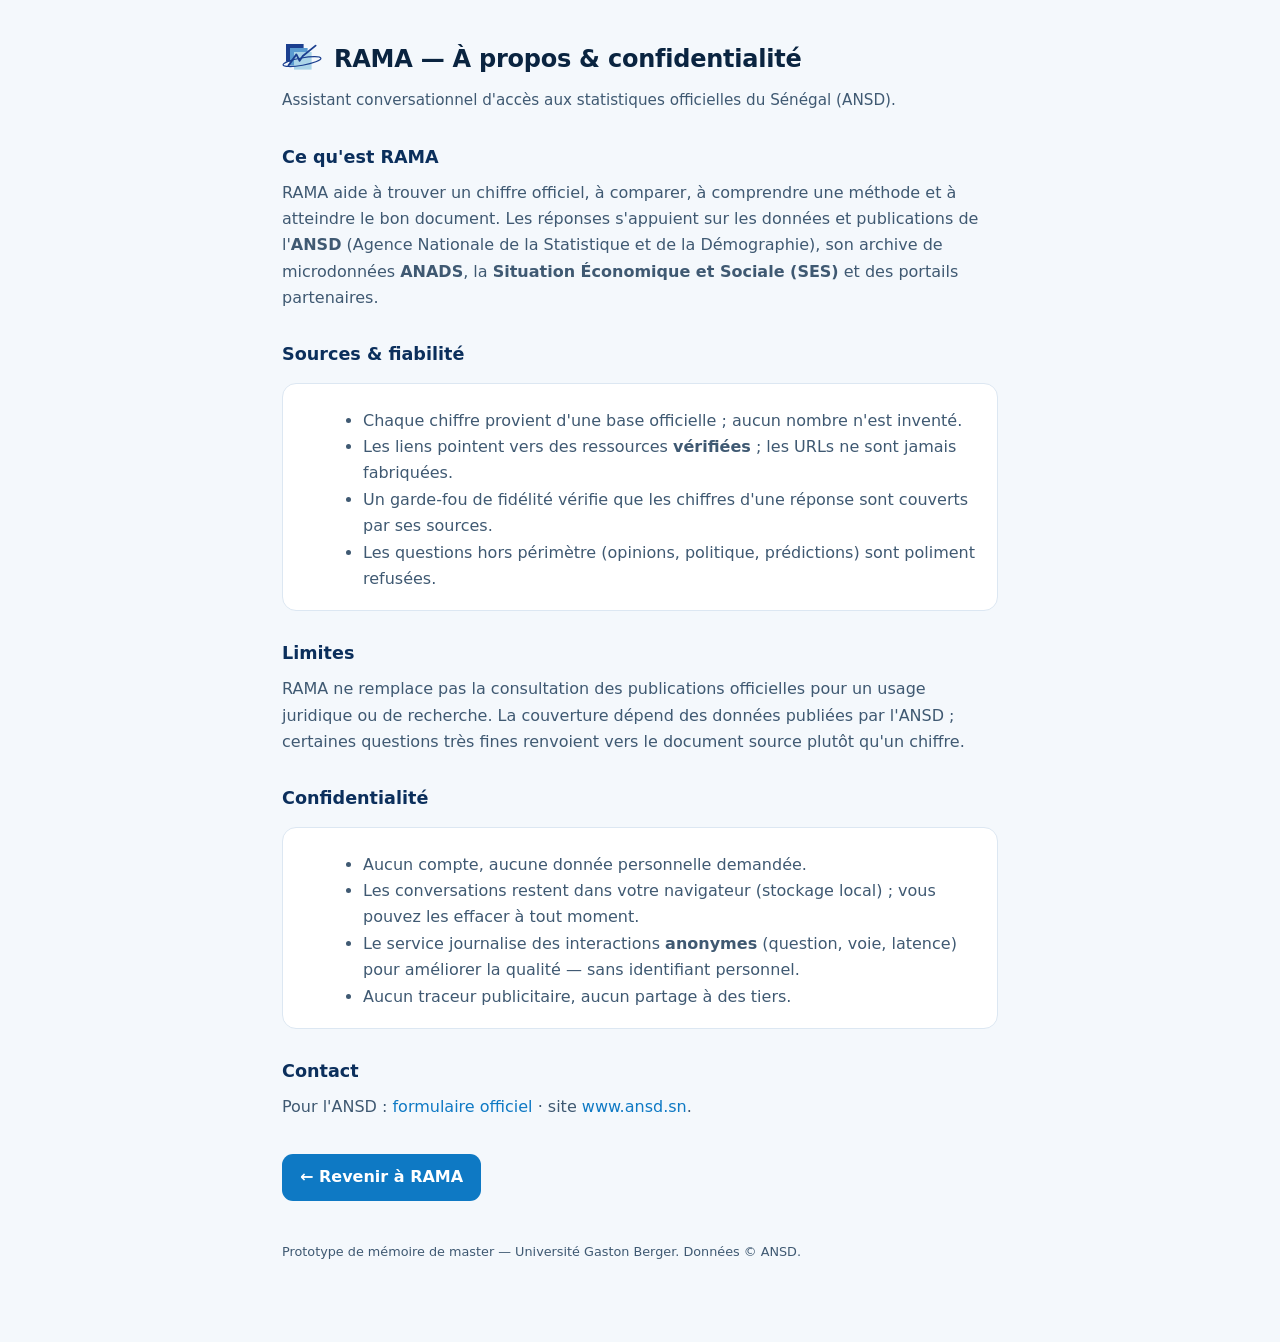
==== frontend/a-propos.html @ 3c52d103 "RAMA — déploiement (garde géographique, UI responsive, Docker $PORT) Co-Authored-By: Claude Opus 4.8" ====
<!doctype html>
<html lang="fr">
<head>
<meta charset="UTF-8">
<meta name="viewport" content="width=device-width, initial-scale=1.0">
<meta name="theme-color" content="#0e79c4">
<link rel="icon" type="image/svg+xml" href="/favicon.svg">
<title>À propos & confidentialité — RAMA</title>
<style>
  :root{--enc:#0a2440;--enc2:#3f5972;--acc:#0e79c4;--acc2:#0b2f5c;--pap:#f4f8fc;--carte:#fff;--lig:#dce7f2}
  @media (prefers-color-scheme:dark){:root{--enc:#e6f0fb;--enc2:#a3b8d0;--pap:#08121f;--carte:#101d2e;--lig:#213649;--acc:#3fa4e6}}
  *{box-sizing:border-box;margin:0}
  body{font-family:"Inter","Segoe UI",system-ui,sans-serif;background:var(--pap);color:var(--enc);line-height:1.65}
  .wrap{max-width:760px;margin:0 auto;padding:40px 22px 80px}
  a{color:var(--acc);text-decoration:none}
  a:hover{text-decoration:underline}
  header{display:flex;align-items:center;gap:12px;margin-bottom:8px}
  header svg{width:40px;height:38px;flex:none}
  h1{font-size:1.5rem;letter-spacing:-.01em}
  .sub{color:var(--enc2);margin-bottom:30px;font-size:.95rem}
  h2{font-size:1.1rem;margin:28px 0 8px;color:var(--acc2)}
  @media (prefers-color-scheme:dark){h2{color:var(--acc)}}
  p,li{color:var(--enc2)}
  ul{margin:6px 0 0 20px}
  .carte{background:var(--carte);border:1px solid var(--lig);border-radius:14px;padding:18px 20px;margin-top:14px}
  .retour{display:inline-block;margin-top:34px;background:var(--acc);color:#fff;padding:10px 18px;border-radius:11px;font-weight:600}
  .retour:hover{text-decoration:none;opacity:.92}
  footer{margin-top:40px;color:var(--enc2);font-size:.8rem}
</style>
</head>
<body>
<div class="wrap">
  <header>
    <svg viewBox="0 0 50 46" aria-hidden="true">
      <rect x="5" y="3" width="22" height="22" fill="#1b3f8f"/>
      <rect x="10" y="8" width="22" height="22" fill="#5a9bd0"/>
      <rect x="15" y="13" width="22" height="22" fill="#abd5e8"/>
      <ellipse cx="25" cy="25" rx="24" ry="4.6" fill="none" stroke="#1b3f8f" stroke-width="1.5" transform="rotate(-10 25 25)"/>
      <polyline points="8,30 18,16 22,24 26,18 42,5" fill="none" stroke="#1b3f8f" stroke-width="2.3" stroke-linecap="round" stroke-linejoin="round"/>
    </svg>
    <h1>RAMA — À propos &amp; confidentialité</h1>
  </header>
  <p class="sub">Assistant conversationnel d'accès aux statistiques officielles du Sénégal (ANSD).</p>

  <h2>Ce qu'est RAMA</h2>
  <p>RAMA aide à trouver un chiffre officiel, à comparer, à comprendre une méthode et à
     atteindre le bon document. Les réponses s'appuient sur les données et publications
     de l'<strong>ANSD</strong> (Agence Nationale de la Statistique et de la Démographie),
     son archive de microdonnées <strong>ANADS</strong>, la <strong>Situation Économique et
     Sociale (SES)</strong> et des portails partenaires.</p>

  <h2>Sources &amp; fiabilité</h2>
  <div class="carte">
    <ul>
      <li>Chaque chiffre provient d'une base officielle ; aucun nombre n'est inventé.</li>
      <li>Les liens pointent vers des ressources <strong>vérifiées</strong> ; les URLs ne sont jamais fabriquées.</li>
      <li>Un garde-fou de fidélité vérifie que les chiffres d'une réponse sont couverts par ses sources.</li>
      <li>Les questions hors périmètre (opinions, politique, prédictions) sont poliment refusées.</li>
    </ul>
  </div>

  <h2>Limites</h2>
  <p>RAMA ne remplace pas la consultation des publications officielles pour un usage
     juridique ou de recherche. La couverture dépend des données publiées par l'ANSD ;
     certaines questions très fines renvoient vers le document source plutôt qu'un chiffre.</p>

  <h2>Confidentialité</h2>
  <div class="carte">
    <ul>
      <li>Aucun compte, aucune donnée personnelle demandée.</li>
      <li>Les conversations restent dans votre navigateur (stockage local) ; vous pouvez les effacer à tout moment.</li>
      <li>Le service journalise des interactions <strong>anonymes</strong> (question, voie, latence) pour améliorer la qualité — sans identifiant personnel.</li>
      <li>Aucun traceur publicitaire, aucun partage à des tiers.</li>
    </ul>
  </div>

  <h2>Contact</h2>
  <p>Pour l'ANSD : <a href="https://www.ansd.sn/contact" target="_blank" rel="noopener">formulaire officiel</a>
     · site <a href="https://www.ansd.sn/" target="_blank" rel="noopener">www.ansd.sn</a>.</p>

  <a class="retour" href="/">← Revenir à RAMA</a>
  <footer>Prototype de mémoire de master — Université Gaston Berger. Données © ANSD.</footer>
</div>
</body>
</html>
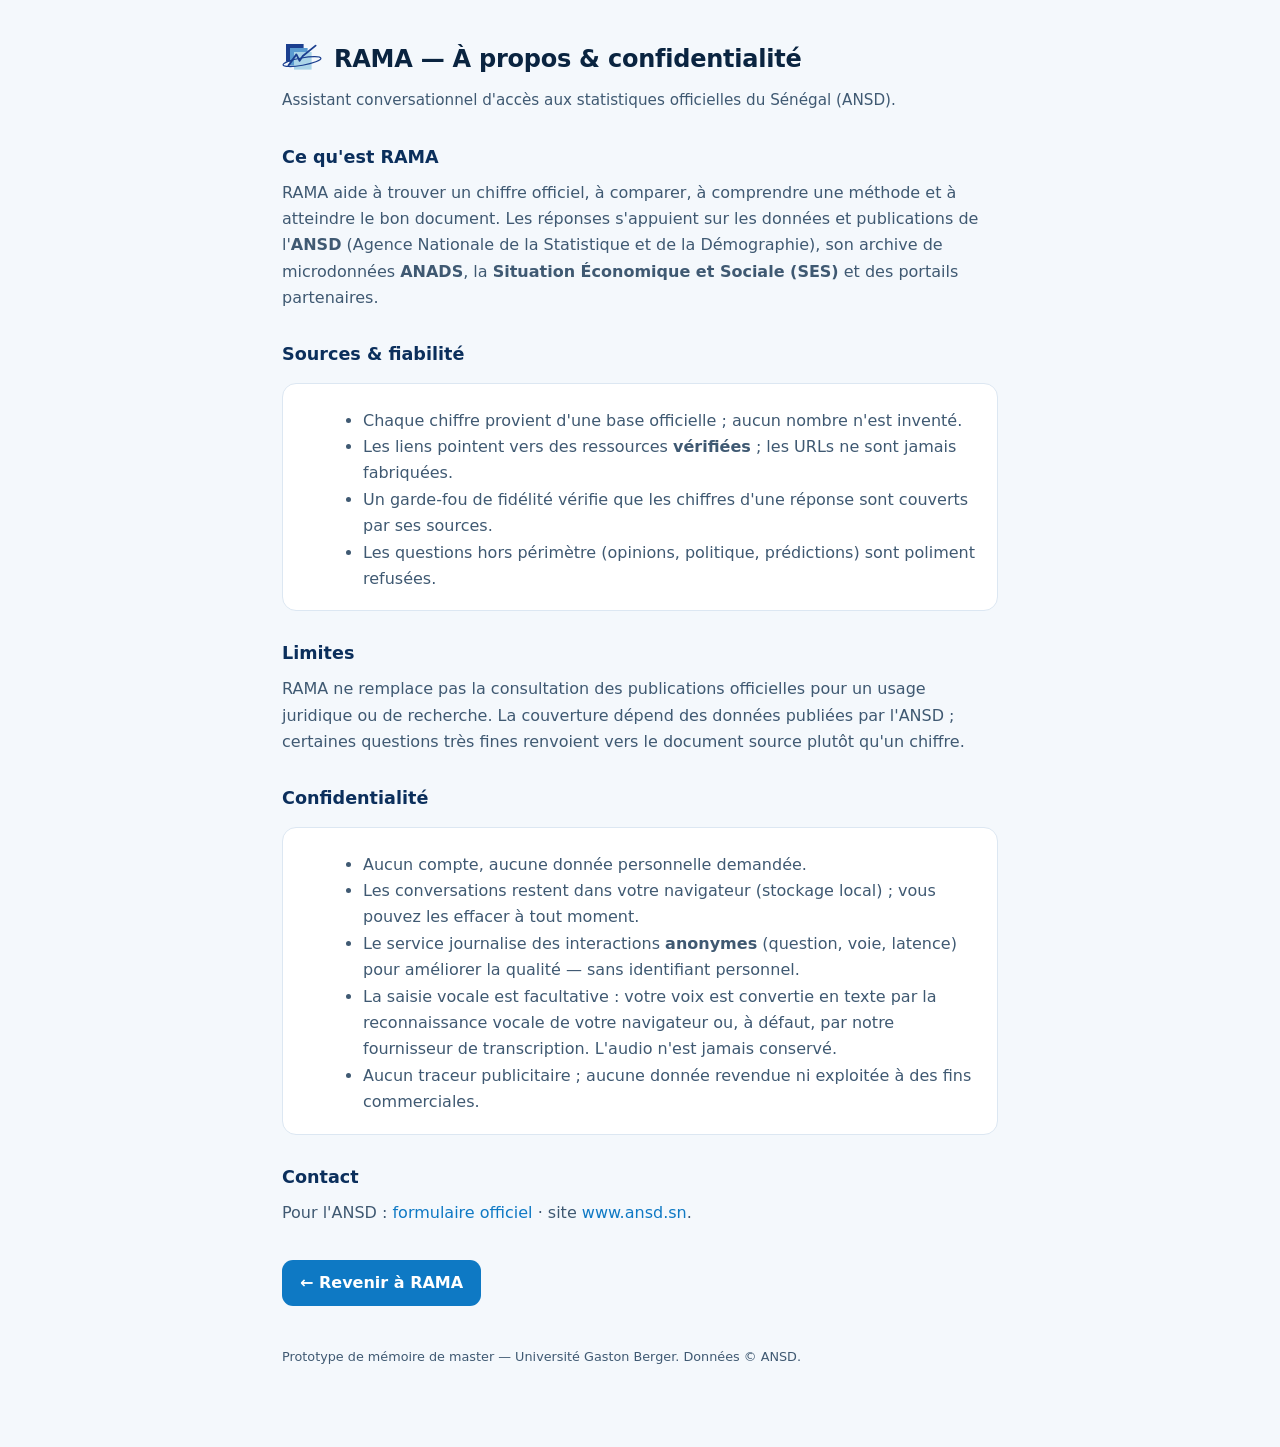
==== commit 8f6375a4: "Saisie vocale à transcription en direct (#98) - Bouton unique à 3 états automatiques : micro (vide)," ====
--- a/frontend/a-propos.html
+++ b/frontend/a-propos.html
@@ -70,7 +70,8 @@
       <li>Aucun compte, aucune donnée personnelle demandée.</li>
       <li>Les conversations restent dans votre navigateur (stockage local) ; vous pouvez les effacer à tout moment.</li>
       <li>Le service journalise des interactions <strong>anonymes</strong> (question, voie, latence) pour améliorer la qualité — sans identifiant personnel.</li>
-      <li>Aucun traceur publicitaire, aucun partage à des tiers.</li>
+      <li>La saisie vocale est facultative : votre voix est convertie en texte par la reconnaissance vocale de votre navigateur ou, à défaut, par notre fournisseur de transcription. L'audio n'est jamais conservé.</li>
+      <li>Aucun traceur publicitaire ; aucune donnée revendue ni exploitée à des fins commerciales.</li>
     </ul>
   </div>
 
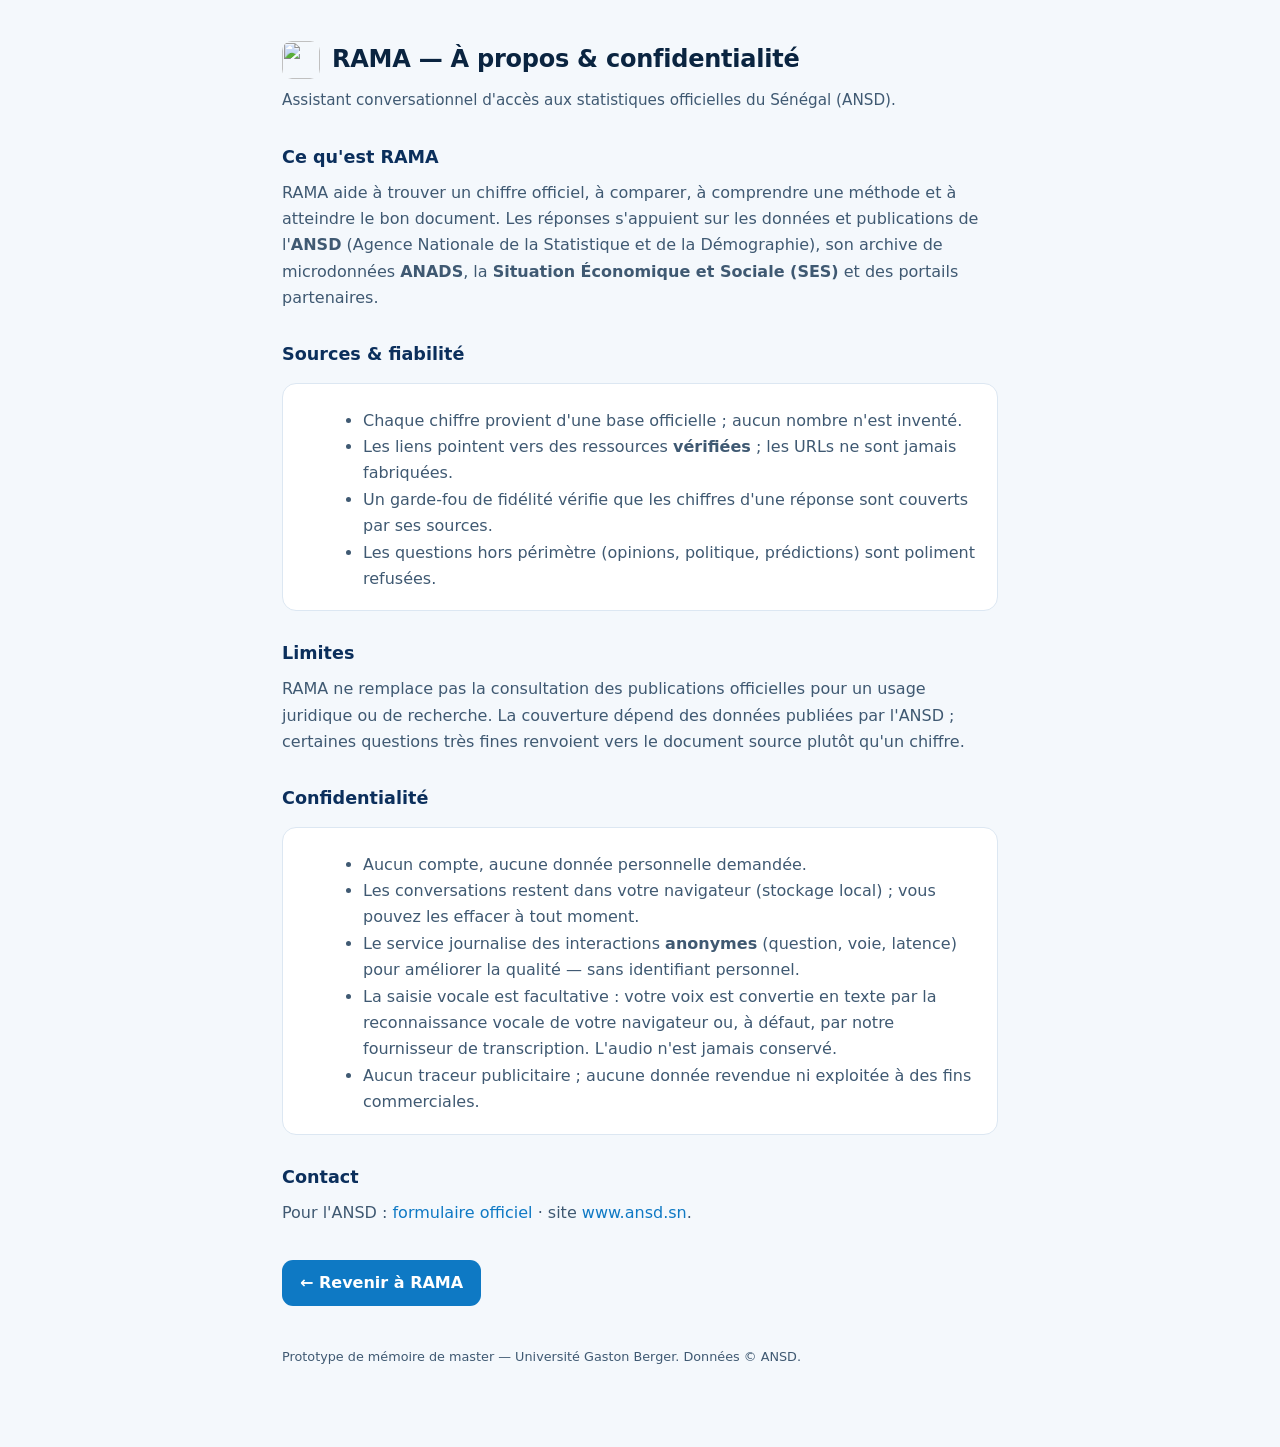
==== commit 96fd7f2b: "Icône conseillère professionnelle + saisie remontée (#99) - rama.svg (1,4 Ko) : en-tête, avatar, fav" ====
--- a/frontend/a-propos.html
+++ b/frontend/a-propos.html
@@ -4,7 +4,7 @@
 <meta charset="UTF-8">
 <meta name="viewport" content="width=device-width, initial-scale=1.0">
 <meta name="theme-color" content="#0e79c4">
-<link rel="icon" type="image/svg+xml" href="/favicon.svg">
+<link rel="icon" type="image/svg+xml" href="/rama.svg">
 <title>À propos & confidentialité — RAMA</title>
 <style>
   :root{--enc:#0a2440;--enc2:#3f5972;--acc:#0e79c4;--acc2:#0b2f5c;--pap:#f4f8fc;--carte:#fff;--lig:#dce7f2}
@@ -15,7 +15,7 @@
   a{color:var(--acc);text-decoration:none}
   a:hover{text-decoration:underline}
   header{display:flex;align-items:center;gap:12px;margin-bottom:8px}
-  header svg{width:40px;height:38px;flex:none}
+  header img{width:38px;height:38px;border-radius:10px;flex:none}
   h1{font-size:1.5rem;letter-spacing:-.01em}
   .sub{color:var(--enc2);margin-bottom:30px;font-size:.95rem}
   h2{font-size:1.1rem;margin:28px 0 8px;color:var(--acc2)}
@@ -31,13 +31,7 @@
 <body>
 <div class="wrap">
   <header>
-    <svg viewBox="0 0 50 46" aria-hidden="true">
-      <rect x="5" y="3" width="22" height="22" fill="#1b3f8f"/>
-      <rect x="10" y="8" width="22" height="22" fill="#5a9bd0"/>
-      <rect x="15" y="13" width="22" height="22" fill="#abd5e8"/>
-      <ellipse cx="25" cy="25" rx="24" ry="4.6" fill="none" stroke="#1b3f8f" stroke-width="1.5" transform="rotate(-10 25 25)"/>
-      <polyline points="8,30 18,16 22,24 26,18 42,5" fill="none" stroke="#1b3f8f" stroke-width="2.3" stroke-linecap="round" stroke-linejoin="round"/>
-    </svg>
+    <img src="/rama.svg" width="38" height="38" alt="">
     <h1>RAMA — À propos &amp; confidentialité</h1>
   </header>
   <p class="sub">Assistant conversationnel d'accès aux statistiques officielles du Sénégal (ANSD).</p>
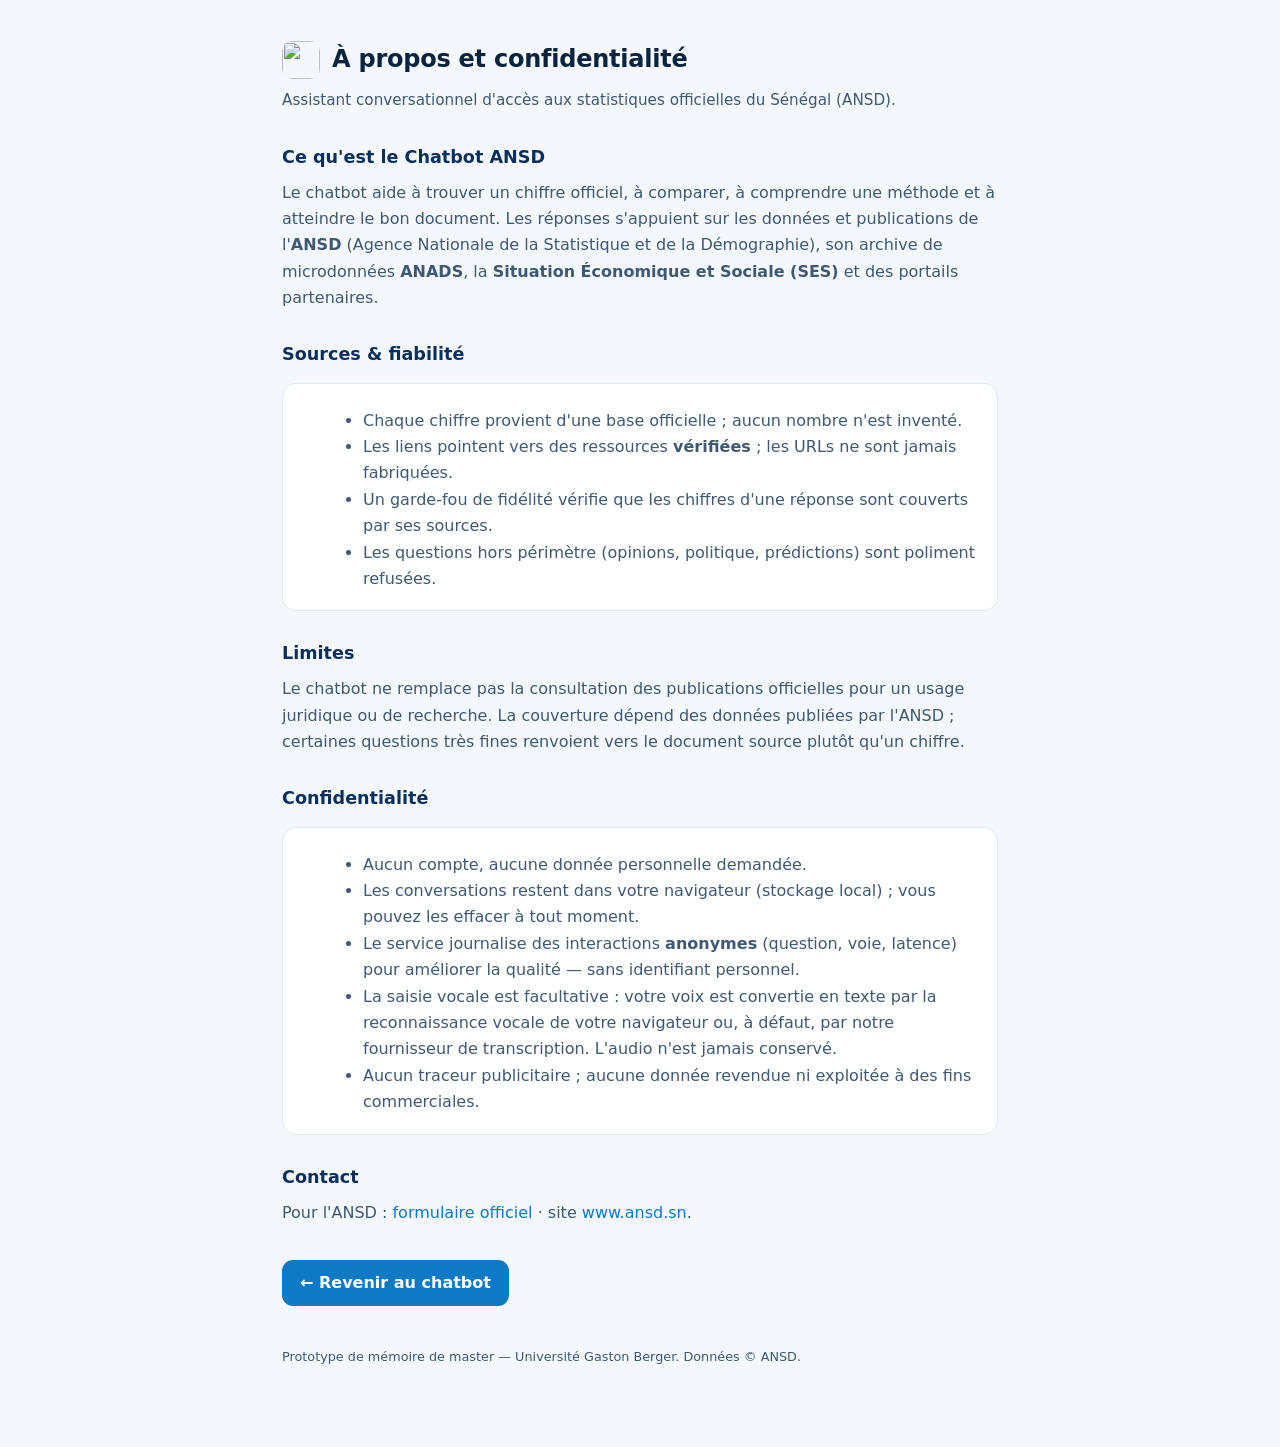
==== commit 7bf5b541: "Livrable professionnel : code épuré, nom Chatbot ANSD, dépôt rangé - Commentaires et docstrings rééc" ====
--- a/frontend/a-propos.html
+++ b/frontend/a-propos.html
@@ -4,8 +4,8 @@
 <meta charset="UTF-8">
 <meta name="viewport" content="width=device-width, initial-scale=1.0">
 <meta name="theme-color" content="#0e79c4">
-<link rel="icon" type="image/svg+xml" href="/rama.svg">
-<title>À propos & confidentialité — RAMA</title>
+<link rel="icon" type="image/svg+xml" href="/logo.svg">
+<title>À propos et confidentialité — Chatbot ANSD</title>
 <style>
   :root{--enc:#0a2440;--enc2:#3f5972;--acc:#0e79c4;--acc2:#0b2f5c;--pap:#f4f8fc;--carte:#fff;--lig:#dce7f2}
   @media (prefers-color-scheme:dark){:root{--enc:#e6f0fb;--enc2:#a3b8d0;--pap:#08121f;--carte:#101d2e;--lig:#213649;--acc:#3fa4e6}}
@@ -31,13 +31,13 @@
 <body>
 <div class="wrap">
   <header>
-    <img src="/rama.svg" width="38" height="38" alt="">
-    <h1>RAMA — À propos &amp; confidentialité</h1>
+    <img src="/logo.svg" width="38" height="38" alt="">
+    <h1>À propos et confidentialité</h1>
   </header>
   <p class="sub">Assistant conversationnel d'accès aux statistiques officielles du Sénégal (ANSD).</p>
 
-  <h2>Ce qu'est RAMA</h2>
-  <p>RAMA aide à trouver un chiffre officiel, à comparer, à comprendre une méthode et à
+  <h2>Ce qu'est le Chatbot ANSD</h2>
+  <p>Le chatbot aide à trouver un chiffre officiel, à comparer, à comprendre une méthode et à
      atteindre le bon document. Les réponses s'appuient sur les données et publications
      de l'<strong>ANSD</strong> (Agence Nationale de la Statistique et de la Démographie),
      son archive de microdonnées <strong>ANADS</strong>, la <strong>Situation Économique et
@@ -54,7 +54,7 @@
   </div>
 
   <h2>Limites</h2>
-  <p>RAMA ne remplace pas la consultation des publications officielles pour un usage
+  <p>Le chatbot ne remplace pas la consultation des publications officielles pour un usage
      juridique ou de recherche. La couverture dépend des données publiées par l'ANSD ;
      certaines questions très fines renvoient vers le document source plutôt qu'un chiffre.</p>
 
@@ -73,7 +73,7 @@
   <p>Pour l'ANSD : <a href="https://www.ansd.sn/contact" target="_blank" rel="noopener">formulaire officiel</a>
      · site <a href="https://www.ansd.sn/" target="_blank" rel="noopener">www.ansd.sn</a>.</p>
 
-  <a class="retour" href="/">← Revenir à RAMA</a>
+  <a class="retour" href="/">← Revenir au chatbot</a>
   <footer>Prototype de mémoire de master — Université Gaston Berger. Données © ANSD.</footer>
 </div>
 </body>
